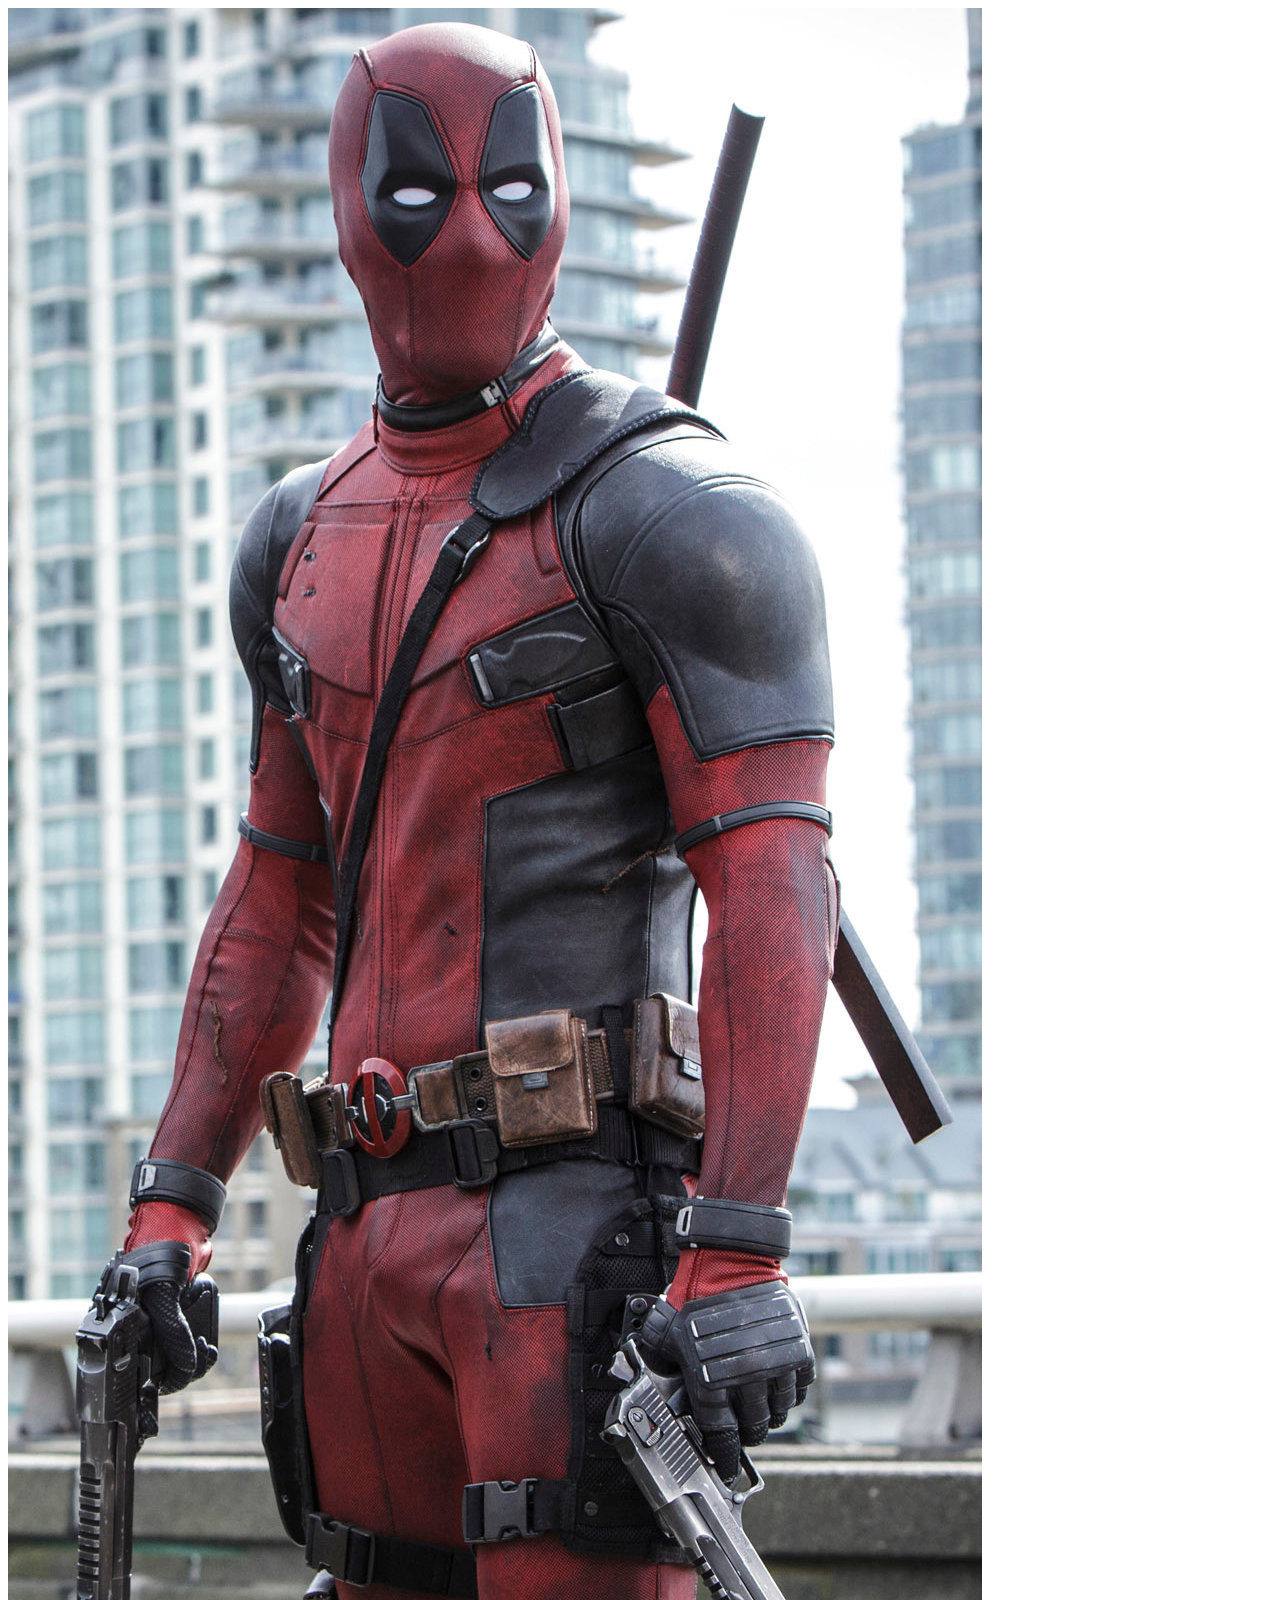
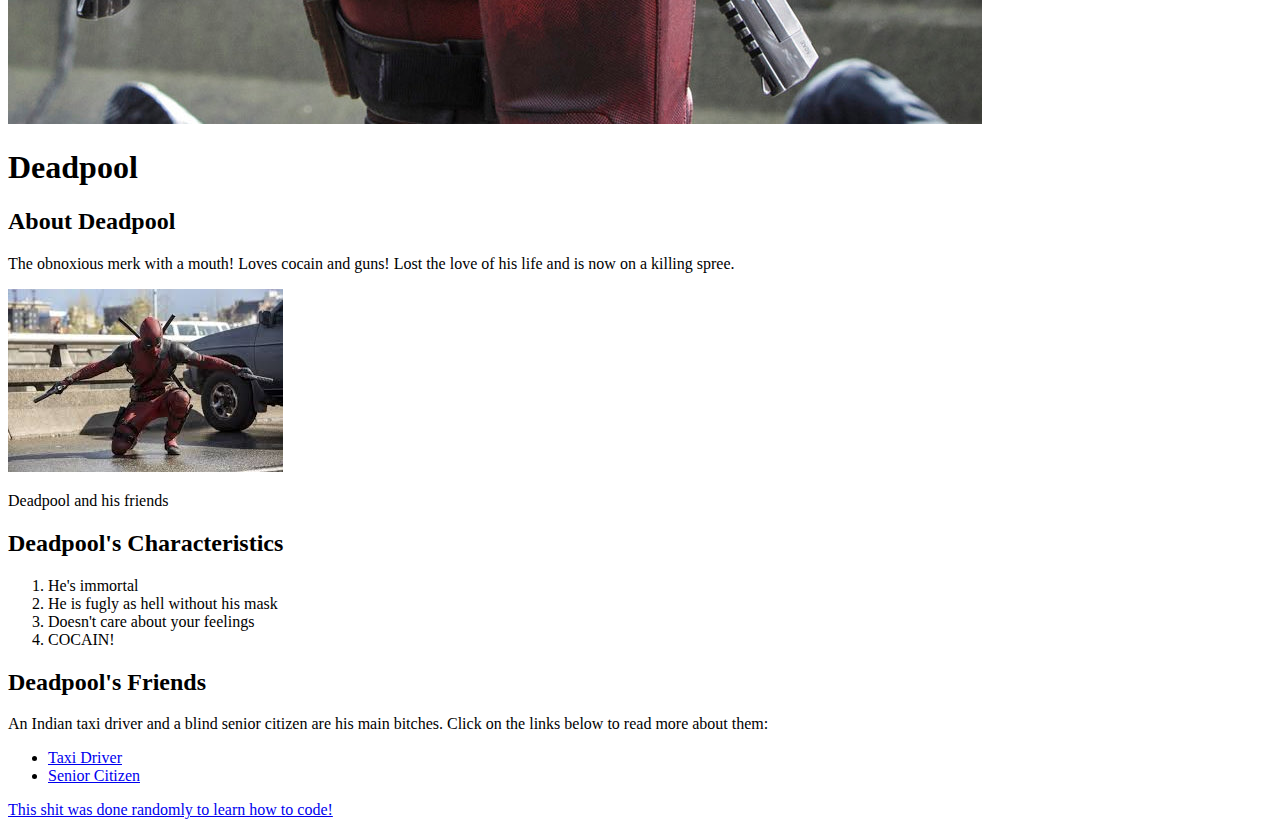
==== index.html @ 7b28b6c2 "random deadpool webpage" ====
<!DOCTYPE html>
<html>
<head>
	<meta charset="utf-8">
	<meta name="viewport" content="width=device-width, initial-scale=1">
	<title>Deadpool</title>
	<link rel="icon" href="img/deadpool2.jpeg">
</head>
<body>
	<!-- header element -->
	<header>
		<img src="img/deadpool.jpeg">
		<h1>Deadpool</h1>
	</header>

	<!-- main element -->
	<main>
		<h2>About Deadpool</h2>
		<p>The obnoxious merk with a mouth! Loves cocain and guns! Lost the love of his life and is now on a killing spree.</p>
		<img src="img/deadpool2.jpeg">
		<p>Deadpool and his friends</p>
		
		<!-- Characteristics -->
		<h2>Deadpool's Characteristics</h2>
		<ol>
			<li>He's immortal</li>
			<li>He is fugly as hell without his mask</li>
			<li>Doesn't care about your feelings</li>
			<li>COCAIN!</li>
		</ol>
		
		<!-- Friends -->
		<h2>Deadpool's Friends</h2>
		<p>An Indian taxi driver and a blind senior citizen are his main bitches. Click on the links below to read more about them:</p>
		<ul>
			<li><a target="_blank" href="https://en.wikipedia.org/wiki/Karan_Soni#:~:text=Karan%20Soni%20(born%20January%208,sequel%20Deadpool%202%20(2018).">Taxi Driver</li>
			<li><a target="_blank" href="https://www.imdb.com/name/nm0880081/">Senior Citizen</li>
		</ul>
	</main>

	<!-- Footer Element -->
	<footer>
		<p>This shit was done randomly to learn how to code!</p>
	</footer>

</body>
</html>
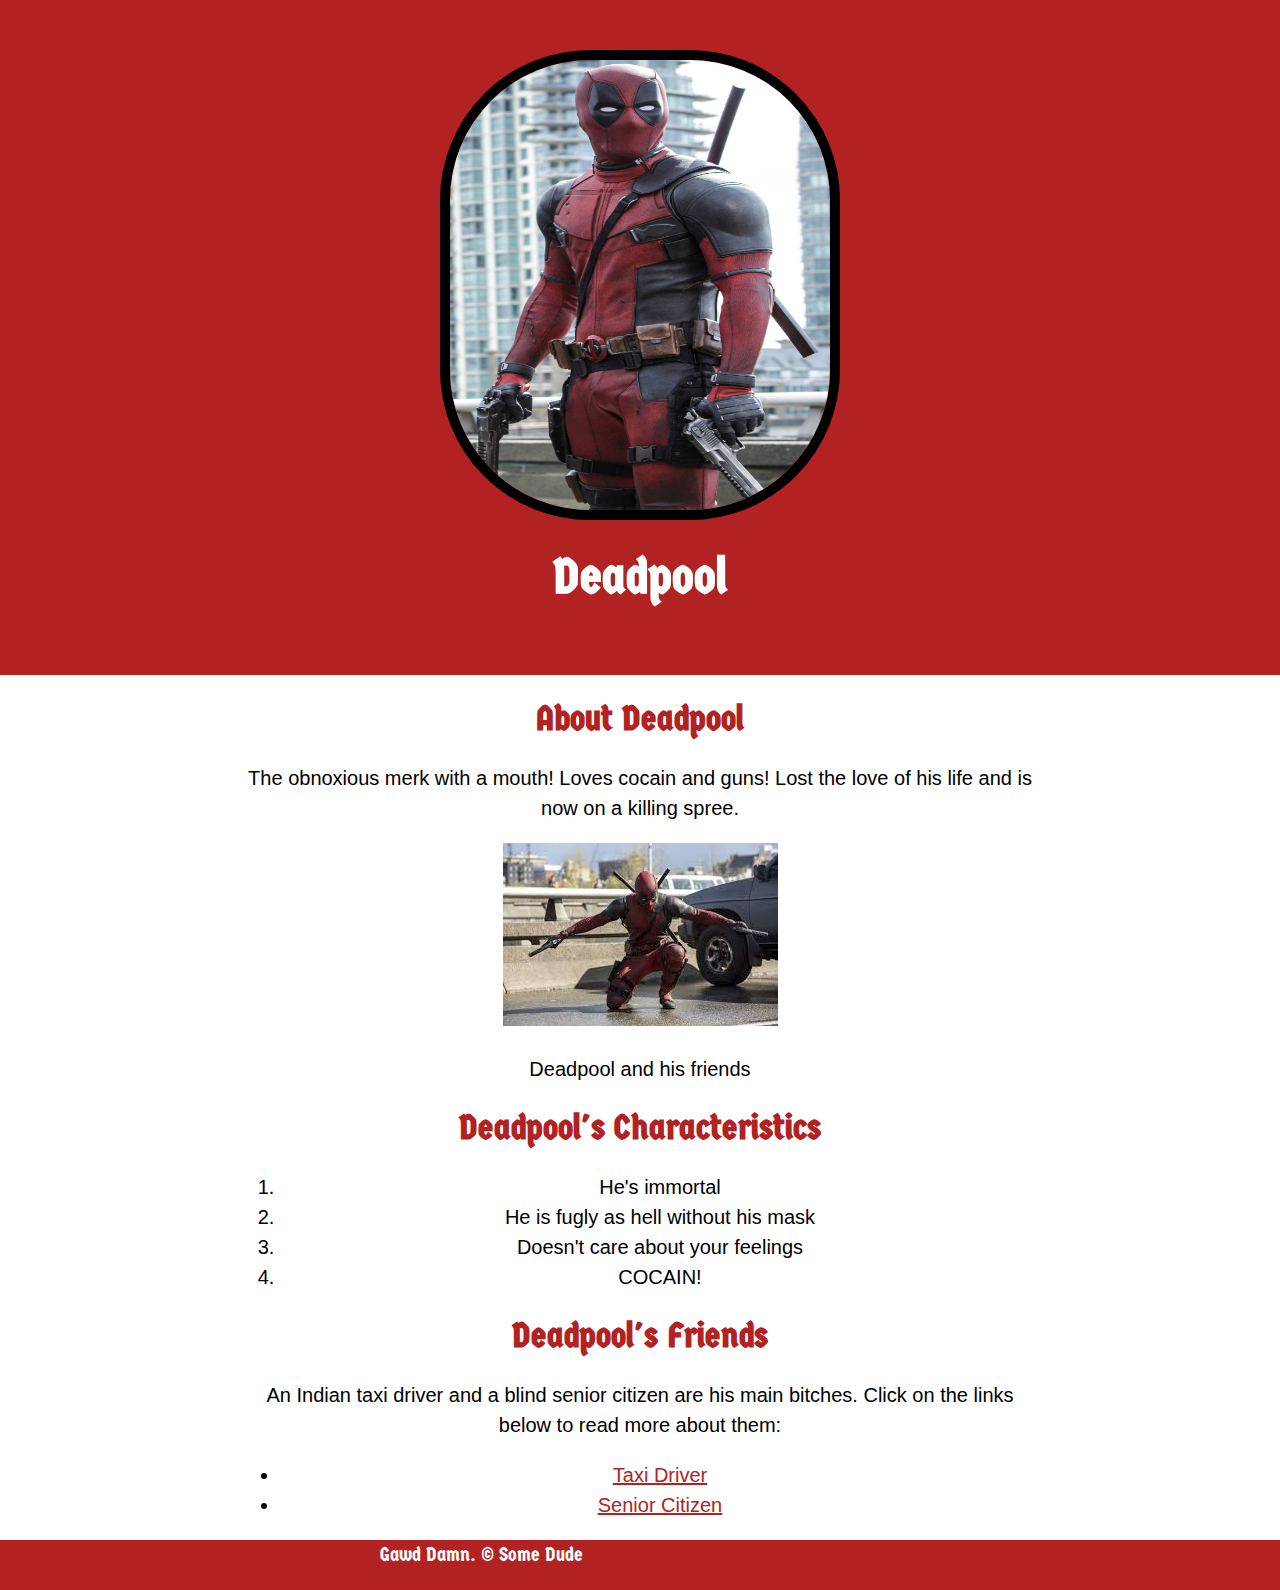
==== commit 3cadc2f7: "shit" ====
--- a/index.html
+++ b/index.html
@@ -5,6 +5,10 @@
 	<meta name="viewport" content="width=device-width, initial-scale=1">
 	<title>Deadpool</title>
 	<link rel="icon" href="img/deadpool2.jpeg">
+	<link rel="preconnect" href="https://fonts.googleapis.com">
+<link rel="preconnect" href="https://fonts.gstatic.com" crossorigin>
+<link href="https://fonts.googleapis.com/css2?family=Germania+One&display=swap" rel="stylesheet">
+	<link rel="stylesheet" type="text/css" href="css/hero.css">
 </head>
 <body>
 	<!-- header element -->
@@ -33,15 +37,19 @@
 		<h2>Deadpool's Friends</h2>
 		<p>An Indian taxi driver and a blind senior citizen are his main bitches. Click on the links below to read more about them:</p>
 		<ul>
-			<li><a target="_blank" href="https://en.wikipedia.org/wiki/Karan_Soni#:~:text=Karan%20Soni%20(born%20January%208,sequel%20Deadpool%202%20(2018).">Taxi Driver</li>
-			<li><a target="_blank" href="https://www.imdb.com/name/nm0880081/">Senior Citizen</li>
+		<li>
+			<a target="_blank" href="https://en.wikipedia.org/wiki/Karan_Soni#:~:text=Karan%20Soni%20(born%20January%208,sequel%20Deadpool%202%20(2018).">Taxi Driver
+		</li>
+		<li>
+			<a target="_blank" href="https://en.wikipedia.org/wiki/Blind_Al#:~:text=Actress%20Leslie%20Uggams%20portrayed%20Blind,Deadpool%20and%20its%202018%20sequel.">Senior Citizen
+		</li>
 		</ul>
 	</main>
 
 	<!-- Footer Element -->
 	<footer>
-		<p>This shit was done randomly to learn how to code!</p>
+		<p>Fuck this shit man. <a target="_blank" href="https://taptapkaboom.com">Unprecidented Shenanigans.</a>
+			Gawd Damn. &copy; Some Dude</p>
 	</footer>
-
 </body>
 </html>--- a/css/hero.css
+++ b/css/hero.css
@@ -0,0 +1,73 @@
+body{
+	margin: 0;
+	font-family: 'Helvetica', 'Arial', 'Times New Roman';
+	font-size: 20px;
+	line-height: 30px;
+}
+
+header{
+	background-color: firebrick;
+	text-align: center;
+	padding-top: 50px;
+	padding-bottom: 50px;
+	padding-right: 25px;
+	padding-left: 25px;
+}
+
+h1, h2{
+	font-family: 'Germania One', cursive;
+}
+
+header h1{
+	color: white;
+	font-size: 50px;
+}
+
+header img{
+	border-radius: 150px;
+	border: 10px solid black;
+	width: 380px;
+    height: 450px;
+}
+
+main{
+	max-width: 800px;
+	text-align: center;
+	margin: 0 auto;
+}
+
+main img{
+	max-width: 100%;
+}
+
+h2{
+	font-size: 35px;
+	color: firebrick;
+}
+
+a{
+	color: firebrick;
+}
+a:hover{
+	color: navy;
+}
+
+footer{
+	background-color: firebrick;
+	height: 50px;
+}
+
+footer{
+	font-family: 'Germania One', cursive;
+	color: white;
+
+}
+
+
+
+
+
+
+
+
+
